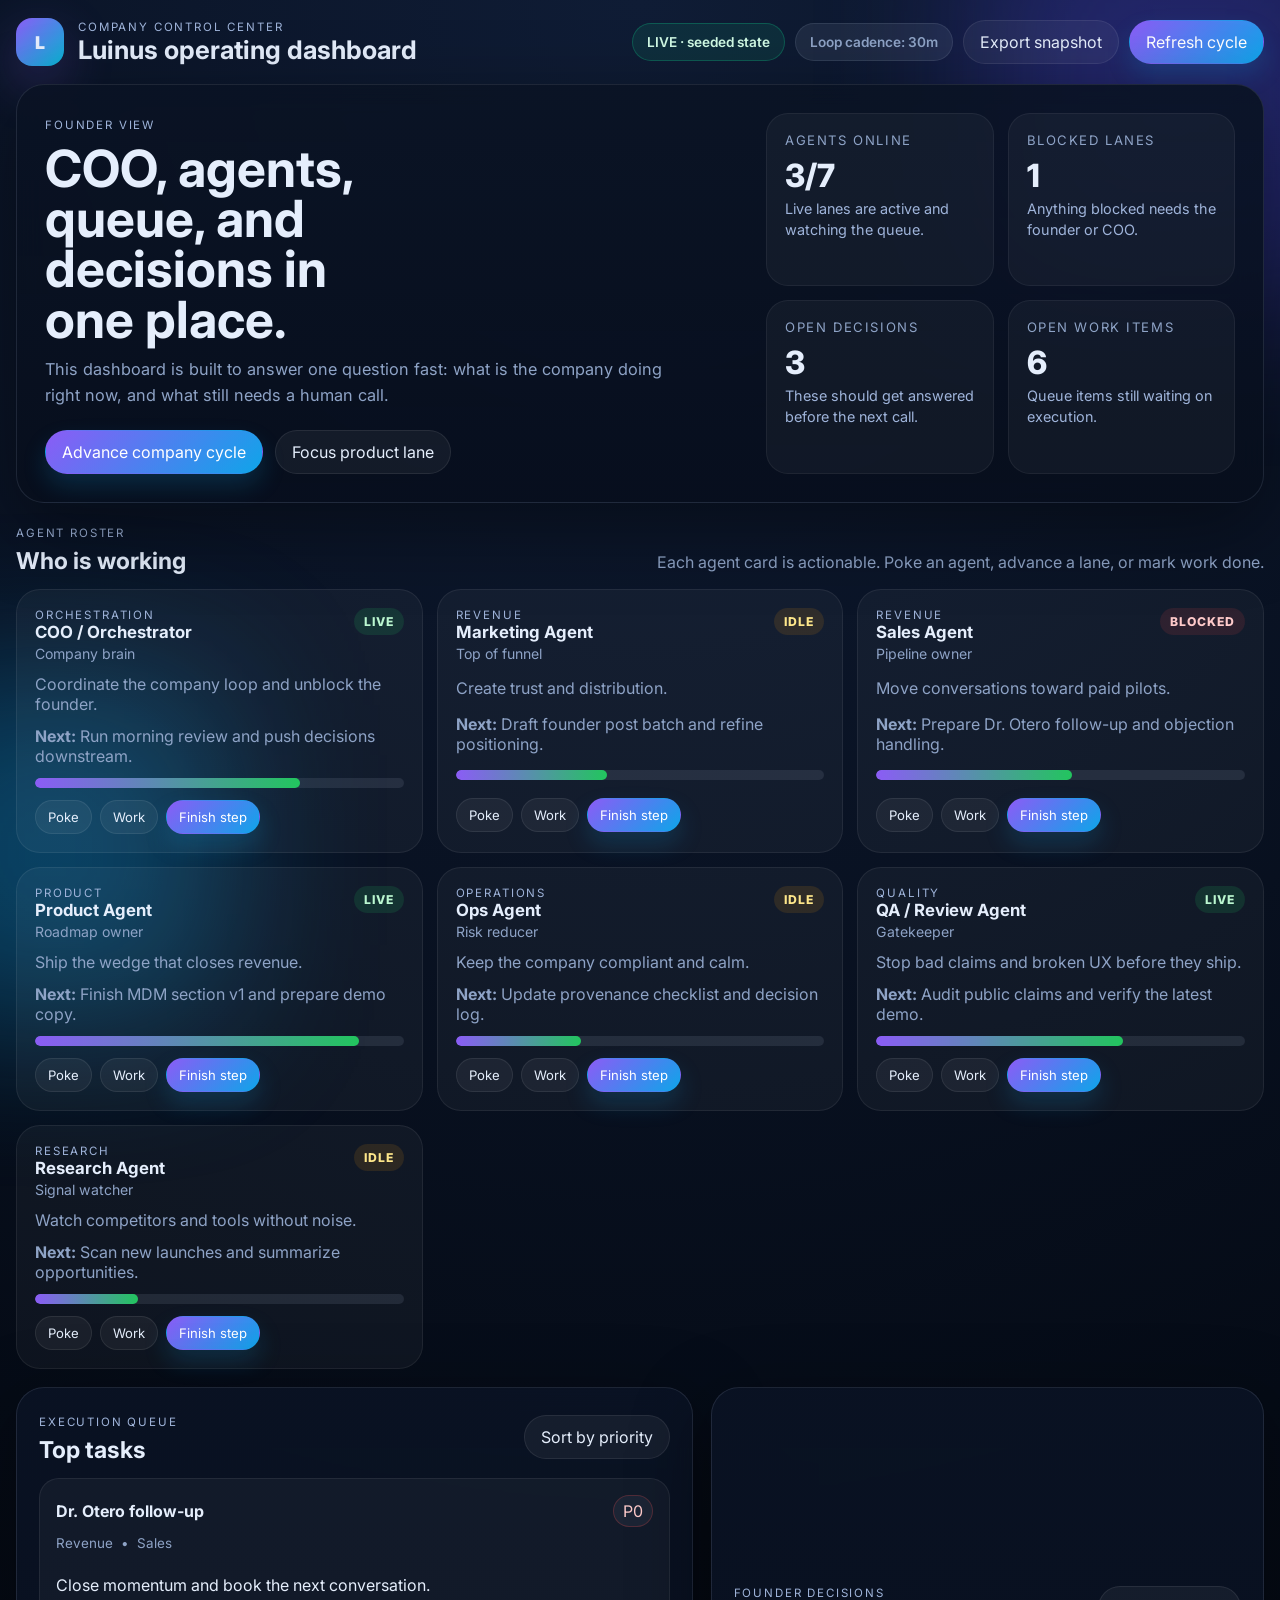
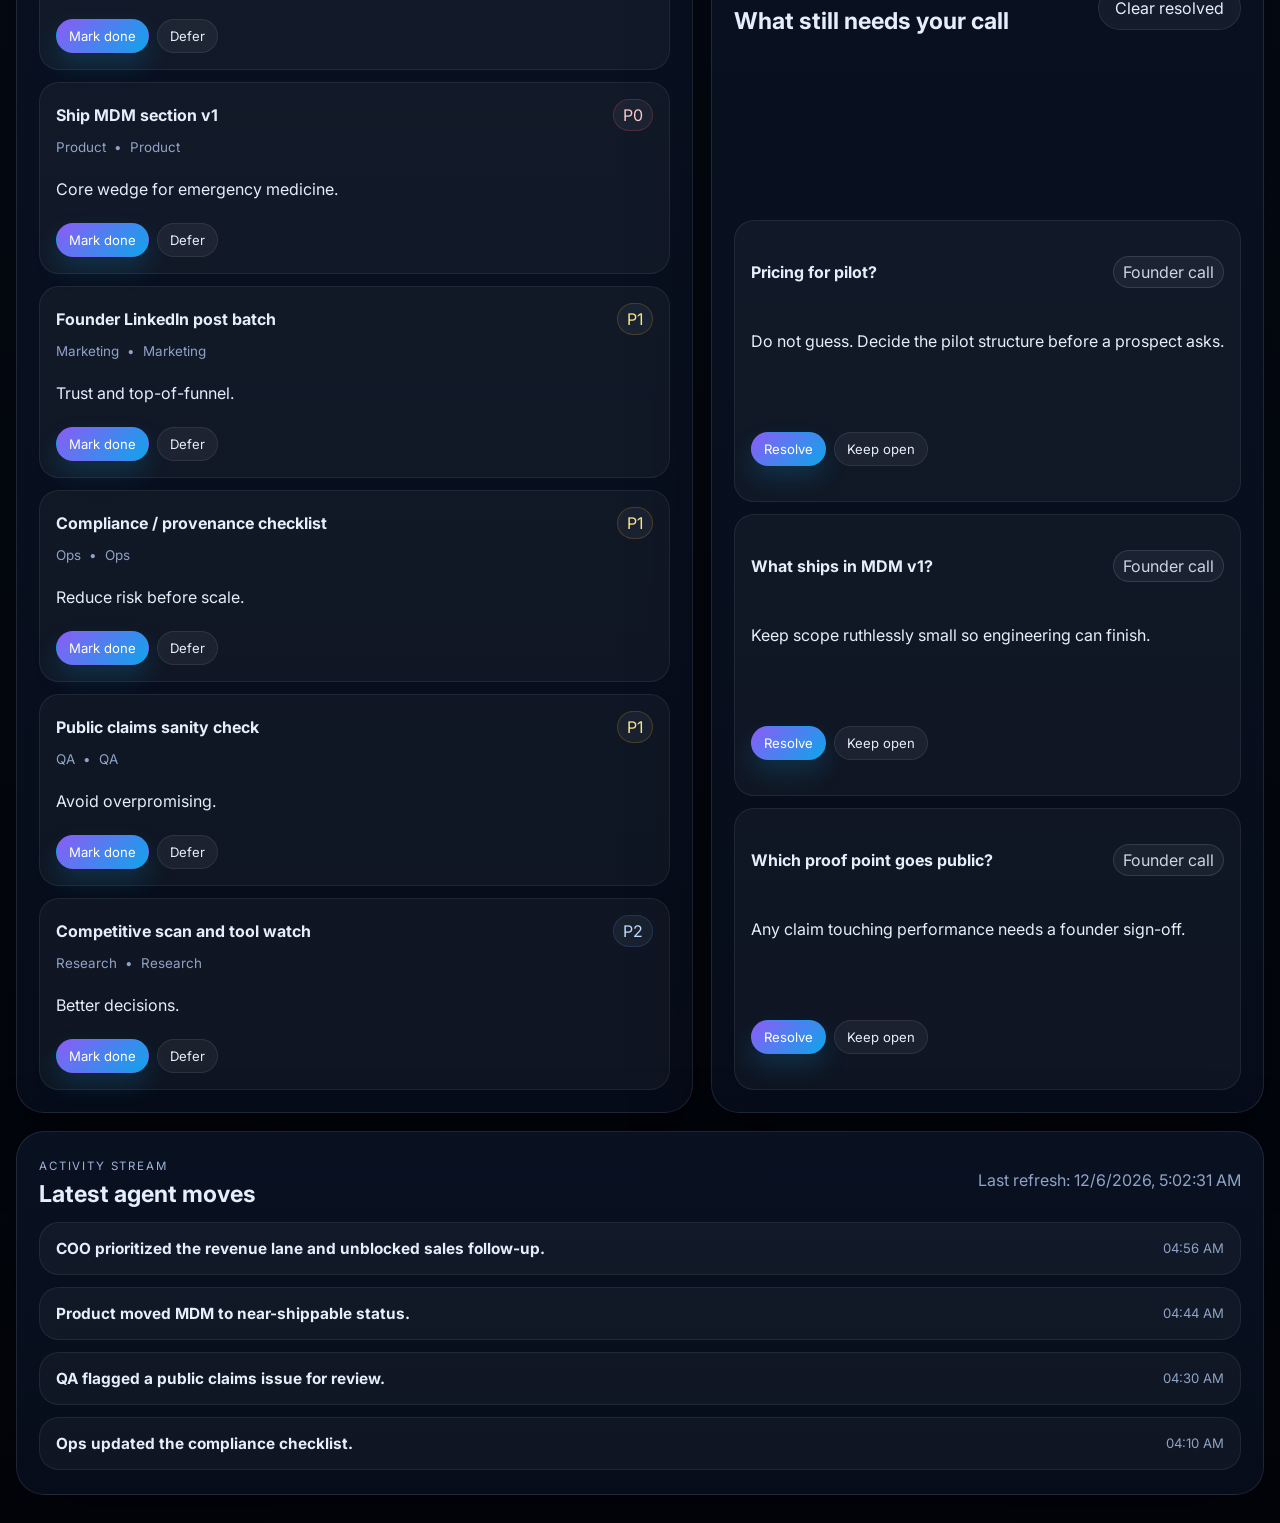
==== index.html @ 034177cf "feat: launch standalone company control center" ====
<!doctype html>
<html lang="en">
  <head>
    <meta charset="UTF-8" />
    <meta name="viewport" content="width=device-width, initial-scale=1.0" />
    <meta name="theme-color" content="#07111f" />
    <title>Luinus Company Control Center</title>
    <link rel="preconnect" href="https://fonts.googleapis.com">
    <link rel="preconnect" href="https://fonts.gstatic.com" crossorigin>
    <link href="https://fonts.googleapis.com/css2?family=Inter:wght@400;500;600;700;800&display=swap" rel="stylesheet">
    <link rel="stylesheet" href="./styles.css" />
  </head>
  <body>
    <div class="bg-orb orb-a"></div>
    <div class="bg-orb orb-b"></div>
    <div class="shell">
      <header class="topbar">
        <div class="brand">
          <div class="brand-mark">L</div>
          <div>
            <div class="eyebrow">Company control center</div>
            <h1>Luinus operating dashboard</h1>
          </div>
        </div>
        <div class="topbar-actions">
          <span class="pill pill-live" id="telemetryPill">LIVE · seeded state</span>
          <span class="pill">Loop cadence: 30m</span>
          <button class="btn btn-ghost" id="exportBtn">Export snapshot</button>
          <button class="btn btn-primary" id="refreshBtn">Refresh cycle</button>
        </div>
      </header>

      <main class="layout">
        <section class="hero card">
          <div class="hero-copy">
            <span class="eyebrow">Founder view</span>
            <h2>COO, agents, queue, and decisions in one place.</h2>
            <p>
              This dashboard is built to answer one question fast: what is the company doing right now,
              and what still needs a human call.
            </p>
            <div class="hero-cta">
              <button class="btn btn-primary" id="advanceBtn">Advance company cycle</button>
              <button class="btn btn-ghost" id="focusProductBtn">Focus product lane</button>
            </div>
          </div>
          <div class="hero-metrics" id="heroMetrics"></div>
        </section>

        <section class="section">
          <div class="section-head">
            <div>
              <span class="eyebrow">Agent roster</span>
              <h3>Who is working</h3>
            </div>
            <p>Each agent card is actionable. Poke an agent, advance a lane, or mark work done.</p>
          </div>
          <div class="grid cards" id="agentsGrid"></div>
        </section>

        <section class="two-col">
          <section class="section card block">
            <div class="section-head compact">
              <div>
                <span class="eyebrow">Execution queue</span>
                <h3>Top tasks</h3>
              </div>
              <button class="btn btn-ghost" id="sortQueueBtn">Sort by priority</button>
            </div>
            <div class="queue" id="queueList"></div>
          </section>

          <section class="section card block">
            <div class="section-head compact">
              <div>
                <span class="eyebrow">Founder decisions</span>
                <h3>What still needs your call</h3>
              </div>
              <button class="btn btn-ghost" id="clearDecisionsBtn">Clear resolved</button>
            </div>
            <div class="decision-list" id="decisionList"></div>
          </section>
        </section>

        <section class="section card block activity-block">
          <div class="section-head compact">
            <div>
              <span class="eyebrow">Activity stream</span>
              <h3>Latest agent moves</h3>
            </div>
            <span class="subtle" id="lastUpdated">Last refresh: —</span>
          </div>
          <div class="activity" id="activityList"></div>
        </section>
      </main>
    </div>

    <script src="./app.js"></script>
  </body>
</html>
---- styles.css ----
:root {
  color-scheme: dark;
  --bg: #050b16;
  --panel: rgba(10, 19, 36, 0.8);
  --panel-strong: rgba(11, 22, 43, 0.96);
  --border: rgba(148, 163, 184, 0.16);
  --text: #e5eefc;
  --muted: #8ea3c6;
  --accent: #7c3aed;
  --accent-2: #22c55e;
  --warn: #f59e0b;
  --danger: #ef4444;
  --shadow: 0 24px 80px rgba(0, 0, 0, 0.42);
  font-family: Inter, system-ui, -apple-system, BlinkMacSystemFont, "Segoe UI", sans-serif;
}

* { box-sizing: border-box; }
html, body { margin: 0; min-height: 100%; background: radial-gradient(circle at top, #0f1c35 0%, #050b16 48%, #02040a 100%); color: var(--text); }
body { overflow-x: hidden; }
button { font: inherit; }

.bg-orb {
  position: fixed;
  inset: auto;
  pointer-events: none;
  filter: blur(80px);
  opacity: 0.34;
  z-index: 0;
}
.orb-a { width: 420px; height: 420px; background: #4f46e5; top: -120px; right: -120px; }
.orb-b { width: 340px; height: 340px; background: #0ea5e9; bottom: -120px; left: -120px; }

.shell {
  position: relative;
  z-index: 1;
  width: min(1440px, calc(100vw - 32px));
  margin: 0 auto;
  padding: 18px 0 28px;
}

.topbar {
  display: flex;
  justify-content: space-between;
  align-items: center;
  gap: 16px;
  margin-bottom: 18px;
  flex-wrap: wrap;
}
.brand { display: flex; align-items: center; gap: 14px; }
.brand-mark {
  width: 48px; height: 48px; border-radius: 16px;
  display: grid; place-items: center;
  background: linear-gradient(135deg, #8b5cf6, #06b6d4);
  box-shadow: 0 18px 50px rgba(139, 92, 246, 0.28);
  font-weight: 900; font-size: 1.1rem;
}
.brand h1 { margin: 2px 0 0; font-size: clamp(1.2rem, 2vw, 1.8rem); line-height: 1.1; }
.eyebrow { text-transform: uppercase; letter-spacing: 0.16em; font-size: 0.72rem; color: #9fb4da; }
.topbar-actions { display: flex; align-items: center; gap: 10px; flex-wrap: wrap; }

.pill {
  display: inline-flex; align-items: center; gap: 8px;
  padding: 10px 14px; border-radius: 999px;
  background: rgba(148, 163, 184, 0.12);
  color: var(--muted); border: 1px solid var(--border);
  font-size: 0.85rem; font-weight: 600;
}
.pill-live { color: #d1fae5; border-color: rgba(16, 185, 129, 0.32); background: rgba(16, 185, 129, 0.12); }

.layout { display: grid; gap: 18px; }
.card {
  background: linear-gradient(180deg, rgba(10, 19, 36, 0.92), rgba(7, 14, 28, 0.88));
  border: 1px solid var(--border);
  border-radius: 28px;
  box-shadow: var(--shadow);
  backdrop-filter: blur(14px);
}
.hero {
  display: grid;
  grid-template-columns: 1.5fr 1fr;
  gap: 18px;
  padding: 28px;
}
.hero-copy h2 { margin: 10px 0 12px; font-size: clamp(2rem, 4vw, 3.4rem); line-height: 0.98; max-width: 11ch; }
.hero-copy p { max-width: 62ch; color: var(--muted); font-size: 1.02rem; line-height: 1.6; margin: 0; }
.hero-cta { display: flex; gap: 12px; flex-wrap: wrap; margin-top: 22px; }
.hero-metrics {
  display: grid;
  grid-template-columns: repeat(2, minmax(0, 1fr));
  gap: 14px;
}
.metric {
  padding: 18px; border-radius: 22px; background: rgba(255,255,255,0.04);
  border: 1px solid rgba(255,255,255,0.06);
}
.metric .label { color: var(--muted); font-size: 0.82rem; text-transform: uppercase; letter-spacing: 0.12em; }
.metric .value { font-size: 2rem; font-weight: 800; margin: 8px 0 4px; }
.metric .hint { color: #9fb4da; font-size: 0.9rem; line-height: 1.45; }

.section { display: grid; gap: 14px; }
.block { padding: 22px; }
.section-head { display: flex; justify-content: space-between; gap: 12px; align-items: end; flex-wrap: wrap; }
.section-head h3 { margin: 6px 0 0; font-size: 1.45rem; }
.section-head p, .subtle { margin: 0; color: var(--muted); line-height: 1.55; }
.section-head.compact { align-items: center; }

.grid.cards {
  display: grid;
  grid-template-columns: repeat(3, minmax(0, 1fr));
  gap: 14px;
}
.agent {
  position: relative;
  display: grid;
  gap: 12px;
  padding: 18px;
  border-radius: 24px;
  background: rgba(255,255,255,0.04);
  border: 1px solid rgba(255,255,255,0.07);
}
.agent-top { display: flex; justify-content: space-between; gap: 12px; align-items: start; }
.agent h4 { margin: 0; font-size: 1.05rem; }
.agent .role { color: var(--muted); font-size: 0.88rem; margin-top: 3px; }
.badge {
  padding: 6px 10px; border-radius: 999px; font-size: 0.76rem; font-weight: 800; text-transform: uppercase; letter-spacing: 0.08em;
}
.badge.live { color: #bbf7d0; background: rgba(34,197,94,.14); }
.badge.blocked { color: #fecaca; background: rgba(239,68,68,.12); }
.badge.idle { color: #fde68a; background: rgba(245,158,11,.12); }
.badge.done { color: #bfdbfe; background: rgba(59,130,246,.12); }
.agent p { margin: 0; color: var(--muted); }
.progress {
  height: 10px; border-radius: 999px; background: rgba(148,163,184,.14); overflow: hidden;
}
.progress span { display: block; height: 100%; border-radius: inherit; background: linear-gradient(90deg, #8b5cf6, #22c55e); }
.agent-actions, .queue-actions, .decision-actions {
  display: flex; gap: 8px; flex-wrap: wrap; align-items: center;
}

.two-col {
  display: grid;
  grid-template-columns: 1.1fr 0.9fr;
  gap: 18px;
}
.queue, .decision-list, .activity { display: grid; gap: 12px; }
.queue-item, .decision-item, .activity-item {
  display: grid; gap: 8px;
  padding: 16px;
  border-radius: 20px;
  background: rgba(255,255,255,0.04);
  border: 1px solid rgba(255,255,255,0.07);
}
.queue-head, .decision-head, .activity-head { display: flex; justify-content: space-between; gap: 12px; align-items: center; }
.queue-head strong, .decision-head strong { font-size: 1rem; }
.meta { display: flex; gap: 8px; flex-wrap: wrap; color: var(--muted); font-size: 0.84rem; }
.tag {
  padding: 5px 9px; border-radius: 999px; border: 1px solid rgba(148,163,184,.2);
  color: #cbd5e1; background: rgba(148,163,184,.08);
}
.tag.p0 { color: #fecaca; border-color: rgba(239,68,68,.25); }
.tag.p1 { color: #fde68a; border-color: rgba(245,158,11,.22); }
.tag.p2 { color: #bfdbfe; border-color: rgba(59,130,246,.22); }

.btn {
  border: 1px solid transparent;
  border-radius: 999px;
  padding: 11px 16px;
  cursor: pointer;
  transition: transform .15s ease, background .15s ease, border-color .15s ease, opacity .15s ease;
}
.btn:hover { transform: translateY(-1px); }
.btn:active { transform: translateY(0); }
.btn-primary { background: linear-gradient(135deg, #8b5cf6, #0ea5e9); color: white; box-shadow: 0 12px 24px rgba(14,165,233,.18); }
.btn-ghost { background: rgba(255,255,255,0.05); color: var(--text); border-color: rgba(255,255,255,0.08); }
.btn-small { padding: 8px 12px; font-size: 0.82rem; }
.btn:disabled { opacity: .45; cursor: not-allowed; transform: none; }

.activity-block { padding-bottom: 24px; }
.activity-item time { color: var(--muted); font-size: 0.82rem; }
.activity-item strong { font-size: 0.96rem; }

@media (max-width: 1100px) {
  .hero, .two-col { grid-template-columns: 1fr; }
  .grid.cards { grid-template-columns: repeat(2, minmax(0, 1fr)); }
}

@media (max-width: 720px) {
  .shell { width: min(100vw - 20px, 100vw); padding-top: 10px; }
  .topbar { align-items: start; }
  .hero { padding: 20px; }
  .block { padding: 18px; }
  .grid.cards { grid-template-columns: 1fr; }
  .hero-metrics { grid-template-columns: 1fr; }
  .hero-copy h2 { max-width: 100%; }
}
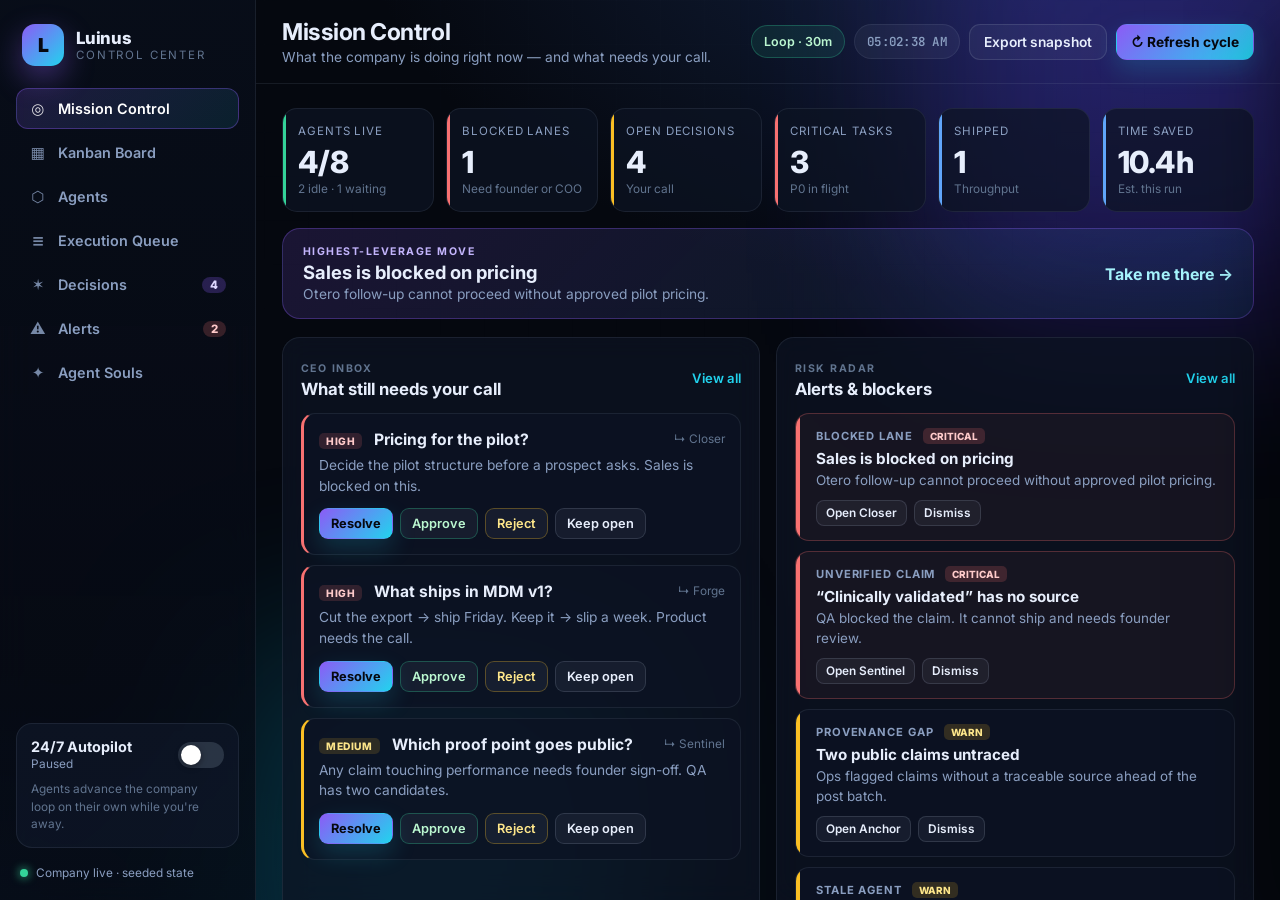
==== commit d506cd7a: "feat: rebuild control center with Kanban, drill-downs, and agent souls Turn the dashboard into a rea" ====
--- a/index.html
+++ b/index.html
@@ -3,98 +3,94 @@
   <head>
     <meta charset="UTF-8" />
     <meta name="viewport" content="width=device-width, initial-scale=1.0" />
-    <meta name="theme-color" content="#07111f" />
-    <title>Luinus Company Control Center</title>
+    <meta name="theme-color" content="#05080f" />
+    <title>Luinus · Company Control Center</title>
     <link rel="preconnect" href="https://fonts.googleapis.com">
     <link rel="preconnect" href="https://fonts.gstatic.com" crossorigin>
-    <link href="https://fonts.googleapis.com/css2?family=Inter:wght@400;500;600;700;800&display=swap" rel="stylesheet">
+    <link href="https://fonts.googleapis.com/css2?family=Inter:wght@400;500;600;700;800;900&family=JetBrains+Mono:wght@400;600&display=swap" rel="stylesheet">
     <link rel="stylesheet" href="./styles.css" />
   </head>
   <body>
     <div class="bg-orb orb-a"></div>
     <div class="bg-orb orb-b"></div>
-    <div class="shell">
-      <header class="topbar">
+    <div class="bg-grid"></div>
+
+    <div class="app">
+      <!-- ===== Sidebar ===== -->
+      <aside class="sidebar">
         <div class="brand">
           <div class="brand-mark">L</div>
-          <div>
-            <div class="eyebrow">Company control center</div>
-            <h1>Luinus operating dashboard</h1>
+          <div class="brand-text">
+            <div class="brand-name">Luinus</div>
+            <div class="brand-sub">Control Center</div>
           </div>
         </div>
-        <div class="topbar-actions">
-          <span class="pill pill-live" id="telemetryPill">LIVE · seeded state</span>
-          <span class="pill">Loop cadence: 30m</span>
-          <button class="btn btn-ghost" id="exportBtn">Export snapshot</button>
-          <button class="btn btn-primary" id="refreshBtn">Refresh cycle</button>
+
+        <nav class="nav" id="nav">
+          <button class="nav-item" data-view="mission"><span class="nav-ico">◎</span> Mission Control</button>
+          <button class="nav-item" data-view="kanban"><span class="nav-ico">▦</span> Kanban Board</button>
+          <button class="nav-item" data-view="agents"><span class="nav-ico">⬡</span> Agents</button>
+          <button class="nav-item" data-view="queue"><span class="nav-ico">≡</span> Execution Queue</button>
+          <button class="nav-item" data-view="decisions"><span class="nav-ico">✶</span> Decisions <span class="nav-count" id="navDecisions"></span></button>
+          <button class="nav-item" data-view="alerts"><span class="nav-ico">⚠</span> Alerts <span class="nav-count danger" id="navAlerts"></span></button>
+          <button class="nav-item" data-view="souls"><span class="nav-ico">✦</span> Agent Souls</button>
+        </nav>
+
+        <div class="autopilot">
+          <div class="autopilot-row">
+            <div>
+              <div class="autopilot-title">24/7 Autopilot</div>
+              <div class="autopilot-sub" id="autopilotSub">Paused</div>
+            </div>
+            <button class="toggle" id="autopilotToggle" role="switch" aria-checked="false"><span></span></button>
+          </div>
+          <p class="autopilot-note">Agents advance the company loop on their own while you're away.</p>
         </div>
-      </header>
 
-      <main class="layout">
-        <section class="hero card">
-          <div class="hero-copy">
-            <span class="eyebrow">Founder view</span>
-            <h2>COO, agents, queue, and decisions in one place.</h2>
-            <p>
-              This dashboard is built to answer one question fast: what is the company doing right now,
-              and what still needs a human call.
-            </p>
-            <div class="hero-cta">
-              <button class="btn btn-primary" id="advanceBtn">Advance company cycle</button>
-              <button class="btn btn-ghost" id="focusProductBtn">Focus product lane</button>
-            </div>
+        <div class="sidebar-foot">
+          <div class="status-dot live"></div>
+          <span id="sidebarStatus">Company live · seeded state</span>
+        </div>
+      </aside>
+
+      <!-- ===== Main ===== -->
+      <main class="main">
+        <header class="topbar">
+          <div class="topbar-left">
+            <h1 id="viewTitle">Mission Control</h1>
+            <p id="viewSubtitle" class="topbar-sub">What the company is doing right now — and what needs your call.</p>
           </div>
-          <div class="hero-metrics" id="heroMetrics"></div>
-        </section>
+          <div class="topbar-actions">
+            <span class="pill pill-live" id="cadencePill">Loop · 30m</span>
+            <span class="pill" id="clockPill">—</span>
+            <button class="btn btn-ghost" id="exportBtn">Export snapshot</button>
+            <button class="btn btn-primary" id="refreshBtn">↻ Refresh cycle</button>
+          </div>
+        </header>
 
-        <section class="section">
-          <div class="section-head">
-            <div>
-              <span class="eyebrow">Agent roster</span>
-              <h3>Who is working</h3>
-            </div>
-            <p>Each agent card is actionable. Poke an agent, advance a lane, or mark work done.</p>
-          </div>
-          <div class="grid cards" id="agentsGrid"></div>
-        </section>
-
-        <section class="two-col">
-          <section class="section card block">
-            <div class="section-head compact">
-              <div>
-                <span class="eyebrow">Execution queue</span>
-                <h3>Top tasks</h3>
-              </div>
-              <button class="btn btn-ghost" id="sortQueueBtn">Sort by priority</button>
-            </div>
-            <div class="queue" id="queueList"></div>
-          </section>
-
-          <section class="section card block">
-            <div class="section-head compact">
-              <div>
-                <span class="eyebrow">Founder decisions</span>
-                <h3>What still needs your call</h3>
-              </div>
-              <button class="btn btn-ghost" id="clearDecisionsBtn">Clear resolved</button>
-            </div>
-            <div class="decision-list" id="decisionList"></div>
-          </section>
-        </section>
-
-        <section class="section card block activity-block">
-          <div class="section-head compact">
-            <div>
-              <span class="eyebrow">Activity stream</span>
-              <h3>Latest agent moves</h3>
-            </div>
-            <span class="subtle" id="lastUpdated">Last refresh: —</span>
-          </div>
-          <div class="activity" id="activityList"></div>
-        </section>
+        <div class="view-scroll">
+          <section class="view" id="view-mission"></section>
+          <section class="view" id="view-kanban"></section>
+          <section class="view" id="view-agents"></section>
+          <section class="view" id="view-queue"></section>
+          <section class="view" id="view-decisions"></section>
+          <section class="view" id="view-alerts"></section>
+          <section class="view" id="view-souls"></section>
+        </div>
       </main>
     </div>
 
+    <!-- ===== Drill-down drawer ===== -->
+    <div class="drawer-backdrop" id="drawerBackdrop"></div>
+    <aside class="drawer" id="drawer" aria-hidden="true">
+      <div class="drawer-inner" id="drawerInner"></div>
+    </aside>
+
+    <!-- ===== Toast ===== -->
+    <div class="toast" id="toast"></div>
+
+    <script src="./data.js"></script>
+    <script src="./souls.js"></script>
     <script src="./app.js"></script>
   </body>
 </html>
--- a/styles.css
+++ b/styles.css
@@ -1,195 +1,418 @@
 :root {
   color-scheme: dark;
-  --bg: #050b16;
-  --panel: rgba(10, 19, 36, 0.8);
-  --panel-strong: rgba(11, 22, 43, 0.96);
-  --border: rgba(148, 163, 184, 0.16);
-  --text: #e5eefc;
-  --muted: #8ea3c6;
-  --accent: #7c3aed;
-  --accent-2: #22c55e;
-  --warn: #f59e0b;
-  --danger: #ef4444;
-  --shadow: 0 24px 80px rgba(0, 0, 0, 0.42);
-  font-family: Inter, system-ui, -apple-system, BlinkMacSystemFont, "Segoe UI", sans-serif;
+  --bg: #05080f;
+  --bg-2: #070c16;
+  --panel: rgba(13, 20, 35, 0.72);
+  --panel-2: rgba(17, 26, 44, 0.6);
+  --line: rgba(148, 163, 184, 0.12);
+  --line-2: rgba(148, 163, 184, 0.2);
+  --text: #e7eefc;
+  --muted: #8a9ec0;
+  --muted-2: #61748f;
+  --accent: #8b5cf6;
+  --accent-2: #22d3ee;
+  --good: #34d399;
+  --warn: #fbbf24;
+  --bad: #f87171;
+  --info: #60a5fa;
+  --radius: 18px;
+  --shadow: 0 30px 80px rgba(0, 0, 0, 0.5);
+  font-family: Inter, system-ui, -apple-system, "Segoe UI", sans-serif;
 }
 
 * { box-sizing: border-box; }
-html, body { margin: 0; min-height: 100%; background: radial-gradient(circle at top, #0f1c35 0%, #050b16 48%, #02040a 100%); color: var(--text); }
-body { overflow-x: hidden; }
-button { font: inherit; }
-
-.bg-orb {
-  position: fixed;
-  inset: auto;
-  pointer-events: none;
-  filter: blur(80px);
-  opacity: 0.34;
-  z-index: 0;
-}
-.orb-a { width: 420px; height: 420px; background: #4f46e5; top: -120px; right: -120px; }
-.orb-b { width: 340px; height: 340px; background: #0ea5e9; bottom: -120px; left: -120px; }
-
-.shell {
-  position: relative;
-  z-index: 1;
-  width: min(1440px, calc(100vw - 32px));
-  margin: 0 auto;
-  padding: 18px 0 28px;
-}
-
+html, body { margin: 0; height: 100%; }
+body {
+  background: radial-gradient(1200px 700px at 80% -10%, #13213f 0%, transparent 55%),
+              radial-gradient(900px 600px at -10% 110%, #0c1f33 0%, transparent 55%),
+              var(--bg);
+  color: var(--text);
+  overflow: hidden;
+}
+button { font: inherit; color: inherit; cursor: pointer; }
+a { color: inherit; }
+h1, h2, h3, h4 { margin: 0; }
+::-webkit-scrollbar { width: 10px; height: 10px; }
+::-webkit-scrollbar-thumb { background: rgba(148, 163, 184, 0.18); border-radius: 999px; }
+::-webkit-scrollbar-track { background: transparent; }
+
+.bg-orb { position: fixed; pointer-events: none; filter: blur(90px); opacity: 0.28; z-index: 0; }
+.orb-a { width: 480px; height: 480px; background: #5b3df6; top: -160px; right: -120px; }
+.orb-b { width: 420px; height: 420px; background: #0891b2; bottom: -160px; left: 220px; }
+.bg-grid {
+  position: fixed; inset: 0; z-index: 0; pointer-events: none; opacity: 0.4;
+  background-image: linear-gradient(rgba(148,163,184,0.04) 1px, transparent 1px),
+                    linear-gradient(90deg, rgba(148,163,184,0.04) 1px, transparent 1px);
+  background-size: 44px 44px;
+  mask-image: radial-gradient(900px 600px at 50% 0%, #000 0%, transparent 80%);
+}
+
+.eyebrow { text-transform: uppercase; letter-spacing: 0.14em; font-size: 0.66rem; font-weight: 700; color: var(--muted-2); }
+.eyebrow.good { color: var(--good); }
+.eyebrow.warn { color: var(--warn); }
+.subtle { color: var(--muted); font-size: 0.82rem; }
+.muted { opacity: 0.62; }
+.link { background: none; border: none; color: var(--accent-2); font-size: 0.82rem; font-weight: 600; padding: 0; }
+.link:hover { text-decoration: underline; }
+
+/* ===== App shell ===== */
+.app { position: relative; z-index: 1; display: grid; grid-template-columns: 256px 1fr; height: 100vh; }
+
+/* ===== Sidebar ===== */
+.sidebar {
+  display: flex; flex-direction: column; gap: 18px;
+  padding: 20px 16px; border-right: 1px solid var(--line);
+  background: linear-gradient(180deg, rgba(9, 14, 26, 0.86), rgba(6, 10, 20, 0.7));
+  backdrop-filter: blur(16px);
+}
+.brand { display: flex; align-items: center; gap: 12px; padding: 4px 6px; }
+.brand-mark {
+  width: 42px; height: 42px; border-radius: 13px; display: grid; place-items: center;
+  background: linear-gradient(135deg, #8b5cf6, #22d3ee); font-weight: 900; font-size: 1.2rem;
+  box-shadow: 0 12px 30px rgba(139, 92, 246, 0.4); color: #06080f;
+}
+.brand-name { font-weight: 800; font-size: 1.05rem; letter-spacing: -0.01em; }
+.brand-sub { font-size: 0.72rem; color: var(--muted-2); letter-spacing: 0.16em; text-transform: uppercase; }
+
+.nav { display: flex; flex-direction: column; gap: 3px; }
+.nav-item {
+  display: flex; align-items: center; gap: 11px; width: 100%;
+  padding: 10px 12px; border-radius: 12px; border: 1px solid transparent;
+  background: none; color: var(--muted); font-weight: 600; font-size: 0.9rem; text-align: left;
+  transition: background 0.15s, color 0.15s, border-color 0.15s;
+}
+.nav-item:hover { background: rgba(148, 163, 184, 0.07); color: var(--text); }
+.nav-item.active { background: linear-gradient(135deg, rgba(139,92,246,0.18), rgba(34,211,238,0.1)); color: #fff; border-color: rgba(139,92,246,0.35); }
+.nav-ico { width: 18px; text-align: center; opacity: 0.85; font-size: 0.95rem; }
+.nav-count { margin-left: auto; background: rgba(139,92,246,0.25); color: #ddd6fe; font-size: 0.72rem; font-weight: 800; padding: 1px 8px; border-radius: 999px; }
+.nav-count.danger { background: rgba(248,113,113,0.2); color: #fecaca; }
+
+.autopilot { margin-top: auto; padding: 14px; border-radius: 16px; border: 1px solid var(--line); background: var(--panel-2); }
+.autopilot-row { display: flex; align-items: center; justify-content: space-between; gap: 10px; }
+.autopilot-title { font-weight: 700; font-size: 0.9rem; }
+.autopilot-sub { font-size: 0.74rem; color: var(--muted); margin-top: 2px; }
+.autopilot-note { margin: 10px 0 0; font-size: 0.74rem; color: var(--muted-2); line-height: 1.45; }
+.toggle { width: 46px; height: 26px; border-radius: 999px; background: rgba(148,163,184,0.22); border: none; position: relative; transition: background 0.2s; }
+.toggle span { position: absolute; top: 3px; left: 3px; width: 20px; height: 20px; border-radius: 50%; background: #fff; transition: transform 0.2s; box-shadow: 0 2px 6px rgba(0,0,0,0.4); }
+.toggle.on { background: linear-gradient(135deg, #8b5cf6, #22d3ee); }
+.toggle.on span { transform: translateX(20px); }
+
+.sidebar-foot { display: flex; align-items: center; gap: 8px; font-size: 0.74rem; color: var(--muted); padding: 0 4px; }
+.status-dot { width: 8px; height: 8px; border-radius: 50%; }
+.status-dot.live { background: var(--good); box-shadow: 0 0 10px var(--good); animation: pulse 2s infinite; }
+@keyframes pulse { 0%,100% { opacity: 1; } 50% { opacity: 0.4; } }
+
+/* ===== Main ===== */
+.main { display: flex; flex-direction: column; height: 100vh; overflow: hidden; }
 .topbar {
-  display: flex;
-  justify-content: space-between;
-  align-items: center;
-  gap: 16px;
-  margin-bottom: 18px;
-  flex-wrap: wrap;
-}
-.brand { display: flex; align-items: center; gap: 14px; }
-.brand-mark {
-  width: 48px; height: 48px; border-radius: 16px;
-  display: grid; place-items: center;
-  background: linear-gradient(135deg, #8b5cf6, #06b6d4);
-  box-shadow: 0 18px 50px rgba(139, 92, 246, 0.28);
-  font-weight: 900; font-size: 1.1rem;
-}
-.brand h1 { margin: 2px 0 0; font-size: clamp(1.2rem, 2vw, 1.8rem); line-height: 1.1; }
-.eyebrow { text-transform: uppercase; letter-spacing: 0.16em; font-size: 0.72rem; color: #9fb4da; }
-.topbar-actions { display: flex; align-items: center; gap: 10px; flex-wrap: wrap; }
-
+  display: flex; align-items: center; justify-content: space-between; gap: 16px;
+  padding: 18px 26px; border-bottom: 1px solid var(--line); flex-wrap: wrap;
+}
+.topbar-left h1 { font-size: 1.45rem; letter-spacing: -0.02em; }
+.topbar-sub { margin: 3px 0 0; color: var(--muted); font-size: 0.86rem; }
+.topbar-actions { display: flex; align-items: center; gap: 9px; flex-wrap: wrap; }
 .pill {
-  display: inline-flex; align-items: center; gap: 8px;
-  padding: 10px 14px; border-radius: 999px;
-  background: rgba(148, 163, 184, 0.12);
-  color: var(--muted); border: 1px solid var(--border);
-  font-size: 0.85rem; font-weight: 600;
-}
-.pill-live { color: #d1fae5; border-color: rgba(16, 185, 129, 0.32); background: rgba(16, 185, 129, 0.12); }
-
-.layout { display: grid; gap: 18px; }
-.card {
-  background: linear-gradient(180deg, rgba(10, 19, 36, 0.92), rgba(7, 14, 28, 0.88));
-  border: 1px solid var(--border);
-  border-radius: 28px;
-  box-shadow: var(--shadow);
-  backdrop-filter: blur(14px);
-}
-.hero {
-  display: grid;
-  grid-template-columns: 1.5fr 1fr;
-  gap: 18px;
-  padding: 28px;
-}
-.hero-copy h2 { margin: 10px 0 12px; font-size: clamp(2rem, 4vw, 3.4rem); line-height: 0.98; max-width: 11ch; }
-.hero-copy p { max-width: 62ch; color: var(--muted); font-size: 1.02rem; line-height: 1.6; margin: 0; }
-.hero-cta { display: flex; gap: 12px; flex-wrap: wrap; margin-top: 22px; }
-.hero-metrics {
-  display: grid;
-  grid-template-columns: repeat(2, minmax(0, 1fr));
-  gap: 14px;
-}
-.metric {
-  padding: 18px; border-radius: 22px; background: rgba(255,255,255,0.04);
-  border: 1px solid rgba(255,255,255,0.06);
-}
-.metric .label { color: var(--muted); font-size: 0.82rem; text-transform: uppercase; letter-spacing: 0.12em; }
-.metric .value { font-size: 2rem; font-weight: 800; margin: 8px 0 4px; }
-.metric .hint { color: #9fb4da; font-size: 0.9rem; line-height: 1.45; }
-
-.section { display: grid; gap: 14px; }
-.block { padding: 22px; }
-.section-head { display: flex; justify-content: space-between; gap: 12px; align-items: end; flex-wrap: wrap; }
-.section-head h3 { margin: 6px 0 0; font-size: 1.45rem; }
-.section-head p, .subtle { margin: 0; color: var(--muted); line-height: 1.55; }
-.section-head.compact { align-items: center; }
-
-.grid.cards {
-  display: grid;
-  grid-template-columns: repeat(3, minmax(0, 1fr));
-  gap: 14px;
-}
-.agent {
-  position: relative;
-  display: grid;
-  gap: 12px;
-  padding: 18px;
-  border-radius: 24px;
-  background: rgba(255,255,255,0.04);
-  border: 1px solid rgba(255,255,255,0.07);
-}
-.agent-top { display: flex; justify-content: space-between; gap: 12px; align-items: start; }
-.agent h4 { margin: 0; font-size: 1.05rem; }
-.agent .role { color: var(--muted); font-size: 0.88rem; margin-top: 3px; }
-.badge {
-  padding: 6px 10px; border-radius: 999px; font-size: 0.76rem; font-weight: 800; text-transform: uppercase; letter-spacing: 0.08em;
-}
-.badge.live { color: #bbf7d0; background: rgba(34,197,94,.14); }
-.badge.blocked { color: #fecaca; background: rgba(239,68,68,.12); }
-.badge.idle { color: #fde68a; background: rgba(245,158,11,.12); }
-.badge.done { color: #bfdbfe; background: rgba(59,130,246,.12); }
-.agent p { margin: 0; color: var(--muted); }
-.progress {
-  height: 10px; border-radius: 999px; background: rgba(148,163,184,.14); overflow: hidden;
-}
-.progress span { display: block; height: 100%; border-radius: inherit; background: linear-gradient(90deg, #8b5cf6, #22c55e); }
-.agent-actions, .queue-actions, .decision-actions {
-  display: flex; gap: 8px; flex-wrap: wrap; align-items: center;
-}
-
-.two-col {
-  display: grid;
-  grid-template-columns: 1.1fr 0.9fr;
-  gap: 18px;
-}
-.queue, .decision-list, .activity { display: grid; gap: 12px; }
-.queue-item, .decision-item, .activity-item {
-  display: grid; gap: 8px;
-  padding: 16px;
-  border-radius: 20px;
-  background: rgba(255,255,255,0.04);
-  border: 1px solid rgba(255,255,255,0.07);
-}
-.queue-head, .decision-head, .activity-head { display: flex; justify-content: space-between; gap: 12px; align-items: center; }
-.queue-head strong, .decision-head strong { font-size: 1rem; }
-.meta { display: flex; gap: 8px; flex-wrap: wrap; color: var(--muted); font-size: 0.84rem; }
-.tag {
-  padding: 5px 9px; border-radius: 999px; border: 1px solid rgba(148,163,184,.2);
-  color: #cbd5e1; background: rgba(148,163,184,.08);
-}
-.tag.p0 { color: #fecaca; border-color: rgba(239,68,68,.25); }
-.tag.p1 { color: #fde68a; border-color: rgba(245,158,11,.22); }
-.tag.p2 { color: #bfdbfe; border-color: rgba(59,130,246,.22); }
-
-.btn {
-  border: 1px solid transparent;
-  border-radius: 999px;
-  padding: 11px 16px;
-  cursor: pointer;
-  transition: transform .15s ease, background .15s ease, border-color .15s ease, opacity .15s ease;
-}
+  display: inline-flex; align-items: center; gap: 6px; padding: 8px 12px; border-radius: 999px;
+  background: rgba(148,163,184,0.08); border: 1px solid var(--line); color: var(--muted);
+  font-size: 0.78rem; font-weight: 600;
+}
+.pill-live { color: #bbf7d0; background: rgba(52,211,153,0.1); border-color: rgba(52,211,153,0.28); }
+#clockPill { font-family: "JetBrains Mono", monospace; letter-spacing: 0.02em; }
+
+.view-scroll { flex: 1; overflow-y: auto; padding: 24px 26px 60px; }
+.view { display: none; animation: fade 0.25s ease; }
+.view.active { display: block; }
+@keyframes fade { from { opacity: 0; transform: translateY(6px); } to { opacity: 1; transform: none; } }
+
+/* ===== Buttons ===== */
+.btn { border: 1px solid transparent; border-radius: 11px; padding: 9px 14px; font-weight: 600; font-size: 0.86rem; transition: transform 0.12s, background 0.15s, border-color 0.15s, opacity 0.15s; }
 .btn:hover { transform: translateY(-1px); }
-.btn:active { transform: translateY(0); }
-.btn-primary { background: linear-gradient(135deg, #8b5cf6, #0ea5e9); color: white; box-shadow: 0 12px 24px rgba(14,165,233,.18); }
-.btn-ghost { background: rgba(255,255,255,0.05); color: var(--text); border-color: rgba(255,255,255,0.08); }
-.btn-small { padding: 8px 12px; font-size: 0.82rem; }
-.btn:disabled { opacity: .45; cursor: not-allowed; transform: none; }
-
-.activity-block { padding-bottom: 24px; }
-.activity-item time { color: var(--muted); font-size: 0.82rem; }
-.activity-item strong { font-size: 0.96rem; }
-
-@media (max-width: 1100px) {
-  .hero, .two-col { grid-template-columns: 1fr; }
-  .grid.cards { grid-template-columns: repeat(2, minmax(0, 1fr)); }
-}
-
+.btn:active { transform: none; }
+.btn-primary { background: linear-gradient(135deg, #8b5cf6, #22d3ee); color: #06080f; font-weight: 700; box-shadow: 0 10px 24px rgba(34,211,238,0.18); }
+.btn-ghost { background: rgba(148,163,184,0.08); border-color: var(--line-2); color: var(--text); }
+.btn-ghost:hover { background: rgba(148,163,184,0.14); }
+.btn-ghost.warn { color: #fde68a; border-color: rgba(251,191,36,0.3); }
+.btn-ghost.good { color: #bbf7d0; border-color: rgba(52,211,153,0.3); }
+.btn-small { padding: 7px 11px; font-size: 0.8rem; border-radius: 9px; }
+.btn-tiny { padding: 5px 9px; font-size: 0.74rem; border-radius: 8px; }
+.btn:disabled { opacity: 0.4; cursor: not-allowed; transform: none; }
+
+/* ===== Panels ===== */
+.panel { background: var(--panel); border: 1px solid var(--line); border-radius: var(--radius); padding: 18px; backdrop-filter: blur(12px); }
+.panel-head { display: flex; align-items: center; justify-content: space-between; gap: 12px; margin-bottom: 14px; }
+.panel-head h3 { font-size: 1.05rem; margin-top: 3px; }
+.stack { display: grid; gap: 10px; }
+.stack.wide { gap: 12px; }
+
+/* ===== Metrics tiles ===== */
+.metrics-row { display: grid; grid-template-columns: repeat(6, 1fr); gap: 12px; margin-bottom: 16px; }
+.tile { padding: 15px; border-radius: 15px; border: 1px solid var(--line); background: var(--panel); position: relative; overflow: hidden; }
+.tile::before { content: ''; position: absolute; top: 0; left: 0; width: 3px; height: 100%; background: var(--muted-2); }
+.tile.tone-good::before { background: var(--good); }
+.tile.tone-bad::before { background: var(--bad); }
+.tile.tone-warn::before { background: var(--warn); }
+.tile.tone-info::before { background: var(--info); }
+.tile-label { font-size: 0.72rem; text-transform: uppercase; letter-spacing: 0.08em; color: var(--muted); }
+.tile-value { font-size: 1.9rem; font-weight: 800; margin: 6px 0 2px; letter-spacing: -0.02em; }
+.tile-hint { font-size: 0.74rem; color: var(--muted-2); }
+
+/* ===== Recommendation ===== */
+.recommend {
+  display: flex; align-items: center; justify-content: space-between; gap: 16px; width: 100%;
+  padding: 16px 20px; margin-bottom: 18px; border-radius: var(--radius); text-align: left;
+  background: linear-gradient(135deg, rgba(139,92,246,0.16), rgba(34,211,238,0.08));
+  border: 1px solid rgba(139,92,246,0.32);
+}
+.recommend:hover { transform: translateY(-1px); border-color: rgba(139,92,246,0.5); }
+.recommend-left { display: flex; flex-direction: column; gap: 3px; }
+.recommend-eyebrow { text-transform: uppercase; letter-spacing: 0.14em; font-size: 0.66rem; font-weight: 700; color: #c4b5fd; }
+.recommend-left strong { font-size: 1.15rem; }
+.recommend-detail { color: var(--muted); font-size: 0.86rem; }
+.recommend-cta { white-space: nowrap; font-weight: 700; color: #a5f3fc; }
+
+/* ===== Mission grid ===== */
+.mission-grid { display: grid; grid-template-columns: 1fr 1fr; gap: 16px; }
+.pulse-panel { grid-column: span 1; }
+.activity-panel { grid-column: 1 / -1; }
+.pulse { display: grid; grid-template-columns: repeat(2, 1fr); gap: 8px; }
+.pulse-chip { display: flex; align-items: center; gap: 10px; padding: 9px 11px; border-radius: 12px; border: 1px solid var(--line); background: var(--panel-2); text-align: left; }
+.pulse-chip:hover { border-color: var(--line-2); }
+.pulse-meta { display: flex; flex-direction: column; flex: 1; }
+.pulse-name { font-weight: 700; font-size: 0.84rem; }
+.pulse-status { font-size: 0.72rem; color: var(--muted); }
+
+/* ===== Avatars / dots / badges ===== */
+.avatar { width: 30px; height: 30px; border-radius: 9px; display: grid; place-items: center; font-weight: 800; font-size: 0.74rem; background: linear-gradient(135deg, #6d4ef0, #1aa0c0); color: #06080f; flex: none; }
+.avatar.xs { width: 20px; height: 20px; border-radius: 6px; font-size: 0.6rem; }
+.avatar.lg { width: 44px; height: 44px; border-radius: 12px; font-size: 0.95rem; }
+.avatar.xl { width: 56px; height: 56px; border-radius: 15px; font-size: 1.2rem; }
+.avatar.blocked { background: linear-gradient(135deg, #f87171, #b45309); }
+.avatar.idle { background: linear-gradient(135deg, #fbbf24, #b45309); }
+.avatar.waiting { background: linear-gradient(135deg, #60a5fa, #4338ca); }
+.avatar.done { background: linear-gradient(135deg, #34d399, #0f766e); }
+
+.dot { width: 9px; height: 9px; border-radius: 50%; flex: none; }
+.dot.live { background: var(--good); box-shadow: 0 0 8px var(--good); }
+.dot.idle { background: var(--warn); }
+.dot.blocked { background: var(--bad); box-shadow: 0 0 8px var(--bad); }
+.dot.waiting { background: var(--info); }
+.dot.done { background: var(--good); }
+
+.badge { padding: 4px 9px; border-radius: 999px; font-size: 0.68rem; font-weight: 800; text-transform: uppercase; letter-spacing: 0.06em; flex: none; }
+.badge.live { color: #bbf7d0; background: rgba(52,211,153,0.14); }
+.badge.idle { color: #fde68a; background: rgba(251,191,36,0.14); }
+.badge.blocked { color: #fecaca; background: rgba(248,113,113,0.16); }
+.badge.waiting { color: #bfdbfe; background: rgba(96,165,250,0.16); }
+.badge.done { color: #a7f3d0; background: rgba(52,211,153,0.14); }
+
+/* ===== Activity ===== */
+.activity { display: grid; gap: 2px; }
+.activity-item { display: flex; gap: 11px; padding: 9px 4px; border-bottom: 1px solid var(--line); }
+.activity-item:last-child { border-bottom: none; }
+.act-dot { width: 8px; height: 8px; border-radius: 50%; margin-top: 6px; flex: none; background: var(--muted-2); }
+.act-dot.type-revenue { background: var(--good); }
+.act-dot.type-product { background: var(--accent); }
+.act-dot.type-quality { background: var(--info); }
+.act-dot.type-operations { background: var(--warn); }
+.act-dot.type-research { background: var(--accent-2); }
+.act-dot.type-customer { background: #f472b6; }
+.act-body { flex: 1; }
+.act-msg { font-size: 0.88rem; line-height: 1.4; }
+.act-meta { display: flex; justify-content: space-between; gap: 10px; margin-top: 2px; font-size: 0.72rem; color: var(--muted-2); }
+.act-meta time { font-family: "JetBrains Mono", monospace; }
+
+/* ===== Kanban ===== */
+.kanban-bar { display: flex; align-items: center; justify-content: space-between; gap: 12px; margin-bottom: 14px; flex-wrap: wrap; }
+.kanban { display: grid; grid-template-columns: repeat(5, 1fr); gap: 12px; align-items: start; }
+.kcol { background: var(--panel); border: 1px solid var(--line); border-radius: 15px; padding: 12px; display: flex; flex-direction: column; min-height: 200px; }
+.kcol-head { display: flex; align-items: center; justify-content: space-between; }
+.kcol-title { display: flex; align-items: center; gap: 8px; font-weight: 700; font-size: 0.86rem; }
+.kcol-dot { width: 9px; height: 9px; border-radius: 50%; }
+.st-backlog { background: var(--muted-2); }
+.st-in_progress { background: var(--accent); }
+.st-blocked { background: var(--bad); }
+.st-review { background: var(--info); }
+.st-shipped { background: var(--good); }
+.kcol-count { font-size: 0.74rem; font-weight: 800; color: var(--muted); background: rgba(148,163,184,0.12); padding: 1px 8px; border-radius: 999px; }
+.kcol-hint { font-size: 0.68rem; color: var(--muted-2); text-transform: uppercase; letter-spacing: 0.08em; margin: 3px 0 10px; }
+.kcol-body { display: grid; gap: 9px; flex: 1; border-radius: 10px; transition: background 0.15s; padding: 2px; }
+.kcol-body.drop-hot { background: rgba(139,92,246,0.1); outline: 1px dashed rgba(139,92,246,0.4); }
+.kcol-empty { color: var(--muted-2); font-size: 0.78rem; padding: 14px 6px; text-align: center; }
+
+.kcard { background: var(--panel-2); border: 1px solid var(--line); border-radius: 12px; padding: 11px; cursor: grab; transition: border-color 0.15s, transform 0.1s; display: grid; gap: 7px; }
+.kcard:hover { border-color: var(--line-2); transform: translateY(-1px); }
+.kcard.dragging { opacity: 0.5; cursor: grabbing; }
+.kcard.is-done { opacity: 0.62; }
+.kcard-top { display: flex; align-items: center; justify-content: space-between; }
+.kcard-title { font-weight: 700; font-size: 0.86rem; line-height: 1.3; }
+.kcard-detail { font-size: 0.76rem; color: var(--muted); line-height: 1.4; }
+.kcard-dep { font-size: 0.7rem; color: var(--warn); }
+.kcard-foot { display: flex; align-items: center; justify-content: space-between; gap: 8px; margin-top: 2px; }
+.owner { display: flex; align-items: center; gap: 6px; font-size: 0.74rem; color: var(--muted); }
+.lane-chip { font-size: 0.68rem; color: var(--muted); background: rgba(148,163,184,0.1); padding: 2px 7px; border-radius: 999px; border: 1px solid var(--line); }
+
+.ptag { font-size: 0.68rem; font-weight: 800; padding: 2px 7px; border-radius: 6px; letter-spacing: 0.04em; }
+.ptag.big { font-size: 0.82rem; padding: 6px 11px; border-radius: 9px; }
+.ptag.p0 { color: #fecaca; background: rgba(248,113,113,0.16); }
+.ptag.p1 { color: #fde68a; background: rgba(251,191,36,0.14); }
+.ptag.p2 { color: #bfdbfe; background: rgba(96,165,250,0.14); }
+.due-flag { font-size: 0.66rem; font-weight: 800; color: #fecaca; background: rgba(248,113,113,0.16); padding: 2px 7px; border-radius: 6px; }
+.due-soft { font-size: 0.68rem; color: var(--muted-2); }
+
+/* ===== Agents ===== */
+.agent-grid { display: grid; grid-template-columns: repeat(auto-fill, minmax(310px, 1fr)); gap: 14px; }
+.agent { background: var(--panel); border: 1px solid var(--line); border-radius: var(--radius); padding: 16px; display: grid; gap: 11px; }
+.agent-top { display: flex; align-items: flex-start; justify-content: space-between; gap: 10px; }
+.agent-id { display: flex; gap: 11px; background: none; border: none; text-align: left; padding: 0; }
+.agent-name-wrap { display: flex; flex-direction: column; gap: 1px; }
+.agent-name { font-weight: 800; font-size: 1rem; }
+.agent-role { color: var(--muted); font-size: 0.78rem; }
+.agent-mission { margin: 0; color: var(--muted); font-size: 0.86rem; line-height: 1.45; }
+.agent-next { font-size: 0.84rem; line-height: 1.4; }
+.agent-next .eyebrow { display: inline; margin-right: 4px; }
+.agent-blocker { font-size: 0.8rem; color: #fecaca; background: rgba(248,113,113,0.1); border: 1px solid rgba(248,113,113,0.22); padding: 8px 10px; border-radius: 10px; }
+.agent-stats { display: flex; gap: 14px; font-size: 0.76rem; color: var(--muted); font-family: "JetBrains Mono", monospace; }
+.progress { height: 7px; border-radius: 999px; background: rgba(148,163,184,0.14); overflow: hidden; }
+.progress span { display: block; height: 100%; background: linear-gradient(90deg, #8b5cf6, #22d3ee); border-radius: inherit; transition: width 0.4s ease; }
+.progress.big { height: 10px; margin: 12px 0; }
+.agent-actions { display: flex; gap: 6px; flex-wrap: wrap; }
+
+/* ===== Queue ===== */
+.queue-bar { display: flex; align-items: center; justify-content: space-between; gap: 12px; margin-bottom: 14px; flex-wrap: wrap; }
+.chips { display: flex; gap: 6px; flex-wrap: wrap; }
+.chip { padding: 6px 12px; border-radius: 999px; border: 1px solid var(--line-2); background: rgba(148,163,184,0.06); color: var(--muted); font-size: 0.8rem; font-weight: 600; }
+.chip.on { background: linear-gradient(135deg, rgba(139,92,246,0.25), rgba(34,211,238,0.15)); color: #fff; border-color: rgba(139,92,246,0.45); }
+.qtable { background: var(--panel); border: 1px solid var(--line); border-radius: var(--radius); overflow: hidden; }
+.qhead, .qrow { display: grid; grid-template-columns: 2.4fr 1fr 0.9fr 0.7fr 1fr 0.6fr 1.4fr; gap: 10px; align-items: center; padding: 11px 16px; }
+.qhead { font-size: 0.7rem; text-transform: uppercase; letter-spacing: 0.08em; color: var(--muted-2); border-bottom: 1px solid var(--line); }
+.qrow { border-bottom: 1px solid var(--line); font-size: 0.86rem; }
+.qrow:last-child { border-bottom: none; }
+.qrow:hover { background: rgba(148,163,184,0.04); }
+.qrow.is-blocked { background: rgba(248,113,113,0.05); }
+.qtitle { background: none; border: none; text-align: left; padding: 0; font-weight: 700; font-size: 0.88rem; display: flex; flex-direction: column; gap: 2px; }
+.qtitle small { font-weight: 400; color: var(--muted-2); font-size: 0.74rem; }
+.qtitle:hover { color: var(--accent-2); }
+.stage-chip { font-size: 0.7rem; font-weight: 700; padding: 3px 9px; border-radius: 999px; text-align: center; white-space: nowrap; }
+.stage-chip.st-backlog { background: rgba(148,163,184,0.14); color: #cbd5e1; }
+.stage-chip.st-in_progress { background: rgba(139,92,246,0.16); color: #ddd6fe; }
+.stage-chip.st-blocked { background: rgba(248,113,113,0.16); color: #fecaca; }
+.stage-chip.st-review { background: rgba(96,165,250,0.16); color: #bfdbfe; }
+.stage-chip.st-shipped { background: rgba(52,211,153,0.16); color: #a7f3d0; }
+.due { font-family: "JetBrains Mono", monospace; font-size: 0.8rem; color: var(--muted); }
+.due.hot { color: #fecaca; font-weight: 700; }
+.qactions { display: flex; gap: 5px; flex-wrap: wrap; }
+
+/* ===== Decisions ===== */
+.decision { background: var(--panel); border: 1px solid var(--line); border-left: 3px solid var(--muted-2); border-radius: 14px; padding: 15px; }
+.decision.urgency-high { border-left-color: var(--bad); }
+.decision.urgency-medium { border-left-color: var(--warn); }
+.decision.urgency-low { border-left-color: var(--info); }
+.decision-head { display: flex; align-items: center; justify-content: space-between; gap: 10px; margin-bottom: 6px; }
+.decision-head strong { font-size: 0.98rem; }
+.urgency-tag { font-size: 0.64rem; font-weight: 800; text-transform: uppercase; letter-spacing: 0.06em; padding: 2px 7px; border-radius: 5px; margin-right: 8px; }
+.urgency-tag.high { color: #fecaca; background: rgba(248,113,113,0.16); }
+.urgency-tag.medium { color: #fde68a; background: rgba(251,191,36,0.14); }
+.urgency-tag.low { color: #bfdbfe; background: rgba(96,165,250,0.14); }
+.req { font-size: 0.74rem; color: var(--muted-2); white-space: nowrap; }
+.decision p { margin: 0 0 12px; color: var(--muted); font-size: 0.86rem; line-height: 1.5; }
+.decision-actions { display: flex; gap: 7px; flex-wrap: wrap; }
+.decision.closed { padding: 11px 15px; opacity: 0.7; }
+.resolved-tag { font-size: 0.68rem; font-weight: 700; padding: 2px 9px; border-radius: 999px; background: rgba(52,211,153,0.14); color: #a7f3d0; }
+.resolved-tag.rejected { background: rgba(248,113,113,0.14); color: #fecaca; }
+.resolved-tag.sent { background: rgba(251,191,36,0.14); color: #fde68a; }
+.closed-head { display: flex; align-items: center; justify-content: space-between; margin: 20px 0 10px; }
+
+/* ===== Alerts ===== */
+.alert { display: flex; gap: 0; background: var(--panel); border: 1px solid var(--line); border-radius: 14px; overflow: hidden; }
+.alert-rail { width: 4px; flex: none; background: var(--muted-2); }
+.alert.sev-critical .alert-rail { background: var(--bad); }
+.alert.sev-warn .alert-rail { background: var(--warn); }
+.alert.sev-info .alert-rail { background: var(--info); }
+.alert.sev-critical { border-color: rgba(248,113,113,0.28); background: rgba(248,113,113,0.05); }
+.alert-body { padding: 14px 16px; flex: 1; }
+.alert-head { display: flex; align-items: center; gap: 10px; margin-bottom: 5px; }
+.alert-type { font-size: 0.7rem; text-transform: uppercase; letter-spacing: 0.08em; color: var(--muted); font-weight: 700; }
+.sev-tag { font-size: 0.62rem; font-weight: 800; text-transform: uppercase; padding: 2px 7px; border-radius: 5px; }
+.sev-tag.critical { color: #fecaca; background: rgba(248,113,113,0.18); }
+.sev-tag.warn { color: #fde68a; background: rgba(251,191,36,0.16); }
+.sev-tag.info { color: #bfdbfe; background: rgba(96,165,250,0.16); }
+.alert-body strong { display: block; font-size: 0.95rem; margin-bottom: 3px; }
+.alert-body p { margin: 0 0 10px; color: var(--muted); font-size: 0.84rem; line-height: 1.45; }
+.alert-actions { display: flex; gap: 7px; flex-wrap: wrap; }
+
+/* ===== Souls ===== */
+.soul-grid { display: grid; grid-template-columns: repeat(auto-fill, minmax(360px, 1fr)); gap: 16px; }
+.soul { background: var(--panel); border: 1px solid var(--line); border-radius: var(--radius); padding: 18px; display: grid; gap: 14px; }
+.soul-head { display: flex; gap: 13px; align-items: center; }
+.soul-name { font-weight: 800; font-size: 1.1rem; }
+.soul-role { color: var(--muted); font-weight: 500; font-size: 0.86rem; }
+.soul-tagline { color: var(--muted); font-size: 0.84rem; margin-top: 2px; }
+.soul-directive { padding: 12px 14px; border-radius: 12px; background: linear-gradient(135deg, rgba(139,92,246,0.1), rgba(34,211,238,0.05)); border: 1px solid rgba(139,92,246,0.2); }
+.soul-directive p { margin: 5px 0 0; font-size: 0.9rem; line-height: 1.5; }
+.soul-sec ul { margin: 7px 0 0; padding-left: 18px; display: grid; gap: 4px; }
+.soul-sec li { font-size: 0.83rem; color: var(--muted); line-height: 1.4; }
+.tool-tags { display: flex; flex-wrap: wrap; gap: 6px; margin-top: 7px; }
+.tool-tag { font-size: 0.74rem; padding: 4px 10px; border-radius: 999px; background: rgba(148,163,184,0.1); border: 1px solid var(--line); color: #cbd5e1; }
+.tool-tag.dep { color: #fde68a; border-color: rgba(251,191,36,0.25); background: rgba(251,191,36,0.08); }
+.soul-rights { display: grid; grid-template-columns: 1fr 1fr; gap: 12px; }
+.soul-rights ul { margin: 6px 0 0; padding-left: 16px; display: grid; gap: 3px; }
+.soul-rights li { font-size: 0.79rem; color: var(--muted); line-height: 1.35; }
+.soul-voice { font-style: italic; color: #c4b5fd; font-size: 0.86rem; line-height: 1.5; padding: 10px 14px; border-left: 2px solid rgba(139,92,246,0.4); background: rgba(139,92,246,0.05); border-radius: 0 10px 10px 0; }
+.soul-link { font-size: 0.82rem; font-weight: 600; color: var(--accent-2); text-decoration: none; }
+.soul-link:hover { text-decoration: underline; }
+
+/* ===== Drawer ===== */
+.drawer-backdrop { position: fixed; inset: 0; background: rgba(2, 4, 10, 0.6); backdrop-filter: blur(2px); opacity: 0; pointer-events: none; transition: opacity 0.2s; z-index: 40; }
+.drawer-backdrop.show { opacity: 1; pointer-events: auto; }
+.drawer { position: fixed; top: 0; right: 0; height: 100vh; width: min(480px, 94vw); background: linear-gradient(180deg, rgba(11,17,30,0.98), rgba(7,11,21,0.98)); border-left: 1px solid var(--line-2); box-shadow: var(--shadow); transform: translateX(100%); transition: transform 0.28s cubic-bezier(0.4,0,0.2,1); z-index: 50; }
+.drawer.open { transform: none; }
+.drawer-inner { height: 100%; overflow-y: auto; padding: 22px; display: grid; gap: 14px; align-content: start; }
+.drawer-head { display: flex; align-items: flex-start; justify-content: space-between; gap: 12px; }
+.drawer-id { display: flex; gap: 13px; align-items: center; }
+.drawer-id h2 { font-size: 1.3rem; letter-spacing: -0.01em; }
+.drawer-close { width: 34px; height: 34px; border-radius: 10px; border: 1px solid var(--line); background: rgba(148,163,184,0.08); font-size: 0.9rem; flex: none; }
+.drawer-close:hover { background: rgba(148,163,184,0.16); }
+.drawer-tags { display: flex; gap: 7px; flex-wrap: wrap; }
+.kv { font-size: 0.74rem; color: var(--muted); background: rgba(148,163,184,0.08); border: 1px solid var(--line); padding: 4px 9px; border-radius: 999px; }
+.kv.hot { color: #fecaca; border-color: rgba(248,113,113,0.3); }
+.drawer-sec span.eyebrow { display: block; margin-bottom: 5px; }
+.drawer-sec p { margin: 0; font-size: 0.88rem; line-height: 1.5; color: var(--text); }
+.drawer-io { display: grid; gap: 10px; padding: 14px; border-radius: 12px; background: var(--panel-2); border: 1px solid var(--line); }
+.drawer-io p { margin: 3px 0 0; font-size: 0.82rem; color: var(--muted); line-height: 1.45; }
+.mini-list { display: grid; gap: 6px; }
+.mini-row { display: flex; align-items: center; gap: 8px; padding: 8px 10px; border-radius: 10px; border: 1px solid var(--line); background: var(--panel-2); text-align: left; font-size: 0.82rem; }
+.mini-row:hover { border-color: var(--line-2); }
+.mini-row .stage-chip { margin-left: auto; }
+.stage-picker { display: flex; gap: 6px; flex-wrap: wrap; }
+.drawer-actions { display: flex; gap: 7px; flex-wrap: wrap; margin-top: 6px; padding-top: 14px; border-top: 1px solid var(--line); }
+.drawer-actions .btn { text-decoration: none; display: inline-flex; align-items: center; }
+
+/* ===== Toast ===== */
+.toast { position: fixed; bottom: 24px; left: 50%; transform: translateX(-50%) translateY(20px); background: rgba(17,26,44,0.98); border: 1px solid var(--line-2); color: var(--text); padding: 11px 18px; border-radius: 12px; font-size: 0.86rem; font-weight: 600; box-shadow: var(--shadow); opacity: 0; pointer-events: none; transition: opacity 0.2s, transform 0.2s; z-index: 60; }
+.toast.show { opacity: 1; transform: translateX(-50%) translateY(0); }
+
+/* ===== Responsive ===== */
+@media (max-width: 1180px) {
+  .metrics-row { grid-template-columns: repeat(3, 1fr); }
+  .kanban { grid-template-columns: repeat(3, 1fr); }
+}
+@media (max-width: 980px) {
+  .app { grid-template-columns: 1fr; }
+  .sidebar { position: fixed; bottom: 0; left: 0; right: 0; top: auto; z-index: 30; flex-direction: row; align-items: center; gap: 8px; padding: 8px; border-right: none; border-top: 1px solid var(--line); overflow-x: auto; }
+  .brand, .autopilot, .sidebar-foot { display: none; }
+  .nav { flex-direction: row; gap: 4px; }
+  .nav-item { white-space: nowrap; padding: 9px 12px; }
+  .nav-item span:not(.nav-ico):not(.nav-count) { display: none; }
+  .main { height: 100vh; padding-bottom: 56px; }
+  .mission-grid { grid-template-columns: 1fr; }
+}
 @media (max-width: 720px) {
-  .shell { width: min(100vw - 20px, 100vw); padding-top: 10px; }
-  .topbar { align-items: start; }
-  .hero { padding: 20px; }
-  .block { padding: 18px; }
-  .grid.cards { grid-template-columns: 1fr; }
-  .hero-metrics { grid-template-columns: 1fr; }
-  .hero-copy h2 { max-width: 100%; }
-}
+  .metrics-row { grid-template-columns: repeat(2, 1fr); }
+  .kanban { grid-template-columns: 1fr; }
+  .qhead { display: none; }
+  .qrow { grid-template-columns: 1fr 1fr; gap: 7px; }
+  .qrow .hide-sm { display: none; }
+  .pulse { grid-template-columns: 1fr; }
+  .topbar { padding: 14px 16px; }
+  .view-scroll { padding: 16px; }
+}
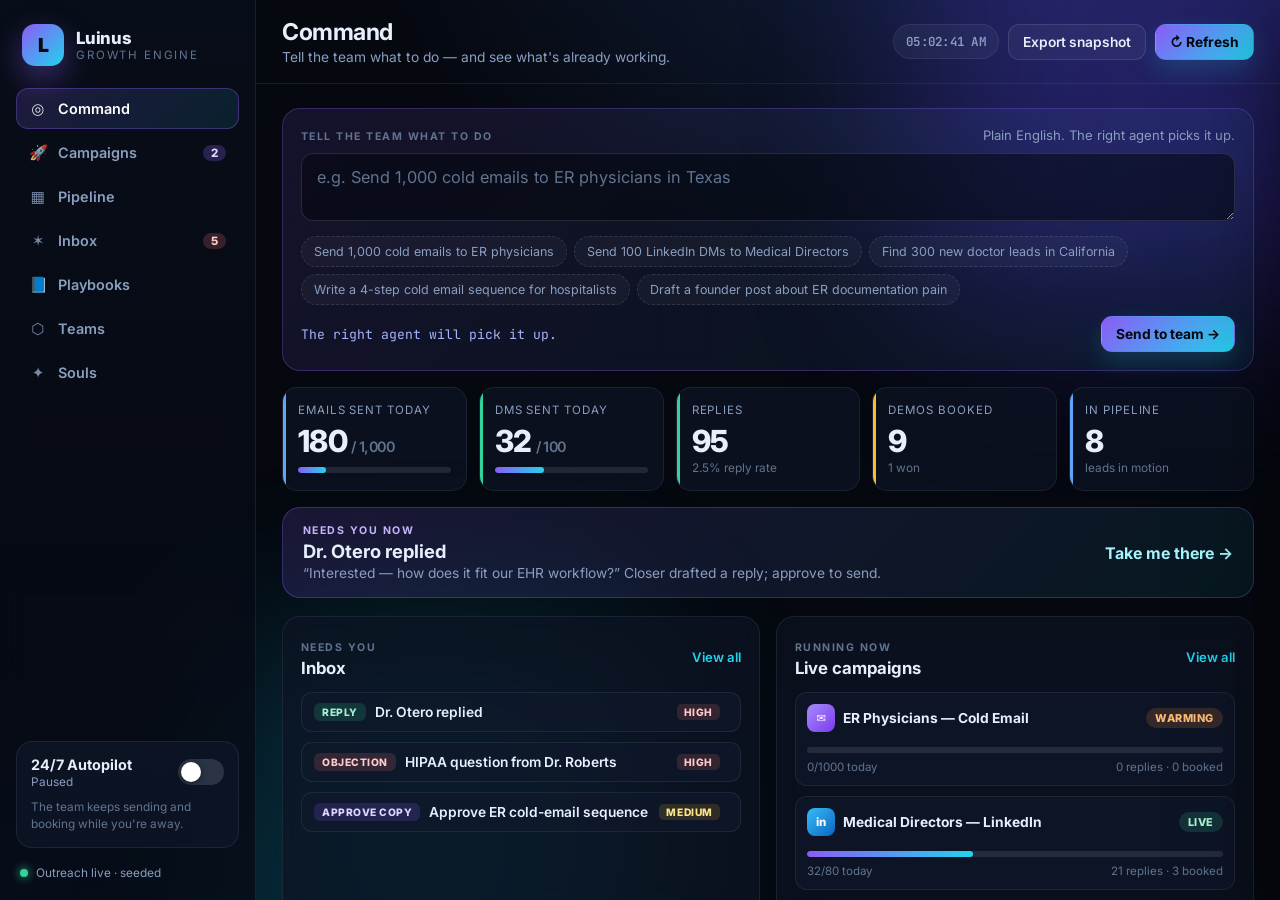
==== commit 2d67b203: "feat: refocus into an automated outreach engine with switchable teams Pivot the dashboard to a focus" ====
--- a/index.html
+++ b/index.html
@@ -4,7 +4,7 @@
     <meta charset="UTF-8" />
     <meta name="viewport" content="width=device-width, initial-scale=1.0" />
     <meta name="theme-color" content="#05080f" />
-    <title>Luinus · Company Control Center</title>
+    <title>Luinus · Growth Engine</title>
     <link rel="preconnect" href="https://fonts.googleapis.com">
     <link rel="preconnect" href="https://fonts.gstatic.com" crossorigin>
     <link href="https://fonts.googleapis.com/css2?family=Inter:wght@400;500;600;700;800;900&family=JetBrains+Mono:wght@400;600&display=swap" rel="stylesheet">
@@ -16,24 +16,23 @@
     <div class="bg-grid"></div>
 
     <div class="app">
-      <!-- ===== Sidebar ===== -->
       <aside class="sidebar">
         <div class="brand">
           <div class="brand-mark">L</div>
           <div class="brand-text">
             <div class="brand-name">Luinus</div>
-            <div class="brand-sub">Control Center</div>
+            <div class="brand-sub">Growth Engine</div>
           </div>
         </div>
 
         <nav class="nav" id="nav">
-          <button class="nav-item" data-view="mission"><span class="nav-ico">◎</span> Mission Control</button>
-          <button class="nav-item" data-view="kanban"><span class="nav-ico">▦</span> Kanban Board</button>
-          <button class="nav-item" data-view="agents"><span class="nav-ico">⬡</span> Agents</button>
-          <button class="nav-item" data-view="queue"><span class="nav-ico">≡</span> Execution Queue</button>
-          <button class="nav-item" data-view="decisions"><span class="nav-ico">✶</span> Decisions <span class="nav-count" id="navDecisions"></span></button>
-          <button class="nav-item" data-view="alerts"><span class="nav-ico">⚠</span> Alerts <span class="nav-count danger" id="navAlerts"></span></button>
-          <button class="nav-item" data-view="souls"><span class="nav-ico">✦</span> Agent Souls</button>
+          <button class="nav-item" data-view="command"><span class="nav-ico">◎</span> Command</button>
+          <button class="nav-item" data-view="campaigns"><span class="nav-ico">🚀</span> Campaigns <span class="nav-count" id="navCampaigns"></span></button>
+          <button class="nav-item" data-view="pipeline"><span class="nav-ico">▦</span> Pipeline</button>
+          <button class="nav-item" data-view="inbox"><span class="nav-ico">✶</span> Inbox <span class="nav-count danger" id="navInbox"></span></button>
+          <button class="nav-item" data-view="playbooks"><span class="nav-ico">📘</span> Playbooks</button>
+          <button class="nav-item" data-view="team"><span class="nav-ico">⬡</span> Teams</button>
+          <button class="nav-item" data-view="souls"><span class="nav-ico">✦</span> Souls</button>
         </nav>
 
         <div class="autopilot">
@@ -44,49 +43,45 @@
             </div>
             <button class="toggle" id="autopilotToggle" role="switch" aria-checked="false"><span></span></button>
           </div>
-          <p class="autopilot-note">Agents advance the company loop on their own while you're away.</p>
+          <p class="autopilot-note">The team keeps sending and booking while you're away.</p>
         </div>
 
         <div class="sidebar-foot">
           <div class="status-dot live"></div>
-          <span id="sidebarStatus">Company live · seeded state</span>
+          <span id="sidebarStatus">Outreach live · seeded</span>
         </div>
       </aside>
 
-      <!-- ===== Main ===== -->
       <main class="main">
         <header class="topbar">
           <div class="topbar-left">
-            <h1 id="viewTitle">Mission Control</h1>
-            <p id="viewSubtitle" class="topbar-sub">What the company is doing right now — and what needs your call.</p>
+            <h1 id="viewTitle">Command</h1>
+            <p id="viewSubtitle" class="topbar-sub">Tell the team what to do — and see what's already working.</p>
           </div>
           <div class="topbar-actions">
-            <span class="pill pill-live" id="cadencePill">Loop · 30m</span>
             <span class="pill" id="clockPill">—</span>
             <button class="btn btn-ghost" id="exportBtn">Export snapshot</button>
-            <button class="btn btn-primary" id="refreshBtn">↻ Refresh cycle</button>
+            <button class="btn btn-primary" id="refreshBtn">↻ Refresh</button>
           </div>
         </header>
 
         <div class="view-scroll">
-          <section class="view" id="view-mission"></section>
-          <section class="view" id="view-kanban"></section>
-          <section class="view" id="view-agents"></section>
-          <section class="view" id="view-queue"></section>
-          <section class="view" id="view-decisions"></section>
-          <section class="view" id="view-alerts"></section>
+          <section class="view" id="view-command"></section>
+          <section class="view" id="view-campaigns"></section>
+          <section class="view" id="view-pipeline"></section>
+          <section class="view" id="view-inbox"></section>
+          <section class="view" id="view-playbooks"></section>
+          <section class="view" id="view-team"></section>
           <section class="view" id="view-souls"></section>
         </div>
       </main>
     </div>
 
-    <!-- ===== Drill-down drawer ===== -->
     <div class="drawer-backdrop" id="drawerBackdrop"></div>
     <aside class="drawer" id="drawer" aria-hidden="true">
       <div class="drawer-inner" id="drawerInner"></div>
     </aside>
 
-    <!-- ===== Toast ===== -->
     <div class="toast" id="toast"></div>
 
     <script src="./data.js"></script>
--- a/styles.css
+++ b/styles.css
@@ -416,3 +416,135 @@
   .topbar { padding: 14px 16px; }
   .view-scroll { padding: 16px; }
 }
+
+/* ===== Growth Engine additions ===== */
+.metrics-row.five { grid-template-columns: repeat(5, 1fr); }
+.tile-goal { font-size: 0.9rem; color: var(--muted-2); font-weight: 600; margin-left: 4px; }
+.goal-bar { height: 6px; border-radius: 999px; background: rgba(148,163,184,0.16); overflow: hidden; margin-top: 8px; }
+.goal-bar.big { height: 9px; margin: 10px 0; }
+.goal-bar span { display: block; height: 100%; border-radius: inherit; background: linear-gradient(90deg, #8b5cf6, #22d3ee); transition: width 0.5s ease; }
+
+/* Composer */
+.composer { background: linear-gradient(135deg, rgba(139,92,246,0.12), rgba(34,211,238,0.06)); border: 1px solid rgba(139,92,246,0.3); border-radius: var(--radius); padding: 18px; margin-bottom: 16px; }
+.composer-head { display: flex; align-items: baseline; justify-content: space-between; gap: 12px; margin-bottom: 10px; }
+.composer-input { width: 100%; background: rgba(5,8,15,0.55); border: 1px solid var(--line-2); border-radius: 12px; color: var(--text); font: inherit; font-size: 1.02rem; padding: 13px 15px; resize: vertical; outline: none; }
+.composer-input:focus { border-color: rgba(139,92,246,0.6); }
+.composer-input::placeholder { color: var(--muted-2); }
+.composer-chips { display: flex; flex-wrap: wrap; gap: 7px; margin: 11px 0; }
+.qchip { font-size: 0.78rem; padding: 7px 12px; border-radius: 999px; border: 1px dashed var(--line-2); background: rgba(148,163,184,0.06); color: var(--muted); }
+.qchip:hover { color: var(--text); border-color: rgba(139,92,246,0.5); border-style: solid; }
+.composer-foot { display: flex; align-items: center; justify-content: space-between; gap: 12px; }
+.composer-foot .subtle { font-family: "JetBrains Mono", monospace; color: #a5b4fc; }
+
+/* Channel badges */
+.ch-badge { display: inline-grid; place-items: center; width: 28px; height: 28px; border-radius: 8px; font-size: 0.72rem; font-weight: 800; flex: none; color: #06080f; }
+.ch-badge.sm { width: 20px; height: 20px; border-radius: 6px; font-size: 0.6rem; }
+.ch-badge.lg { width: 40px; height: 40px; border-radius: 11px; font-size: 0.9rem; }
+.ch-badge.email { background: linear-gradient(135deg, #a78bfa, #7c3aed); color: #fff; }
+.ch-badge.linkedin { background: linear-gradient(135deg, #38bdf8, #0a66c2); color: #fff; }
+.ch-badge.content, .ch-badge.pipeline { background: linear-gradient(135deg, #34d399, #0f766e); color: #fff; }
+
+/* Status chips */
+.status-chip { font-size: 0.68rem; font-weight: 800; text-transform: uppercase; letter-spacing: 0.05em; padding: 3px 9px; border-radius: 999px; }
+.status-chip.st-live { color: #a7f3d0; background: rgba(52,211,153,0.16); }
+.status-chip.st-warming { color: #fdba74; background: rgba(251,146,60,0.16); }
+.status-chip.st-draft { color: #cbd5e1; background: rgba(148,163,184,0.16); }
+.status-chip.st-paused { color: #fde68a; background: rgba(251,191,36,0.14); }
+
+/* Campaign cards */
+.campaign-grid { display: grid; grid-template-columns: repeat(auto-fill, minmax(330px, 1fr)); gap: 14px; }
+.campaign { background: var(--panel); border: 1px solid var(--line); border-radius: var(--radius); padding: 16px; display: grid; gap: 11px; }
+.campaign-top { display: flex; align-items: flex-start; justify-content: space-between; gap: 10px; }
+.campaign-id { display: flex; gap: 11px; align-items: center; background: none; border: none; text-align: left; padding: 0; }
+.campaign-name { font-weight: 800; font-size: 1rem; display: block; }
+.campaign-icp { color: var(--muted); font-size: 0.8rem; }
+.warming-note { font-size: 0.78rem; color: #fdba74; background: rgba(251,146,60,0.1); border: 1px solid rgba(251,146,60,0.22); padding: 7px 10px; border-radius: 10px; }
+.goal-row { display: flex; justify-content: space-between; font-size: 0.8rem; color: var(--muted); }
+.campaign-stats { display: grid; grid-template-columns: repeat(4, 1fr); gap: 8px; }
+.campaign-stats.wide { margin: 6px 0; }
+.campaign-stats div { background: rgba(148,163,184,0.06); border: 1px solid var(--line); border-radius: 10px; padding: 9px 6px; text-align: center; }
+.campaign-stats b { font-size: 1.05rem; font-weight: 800; display: block; }
+.campaign-stats span { font-size: 0.66rem; color: var(--muted-2); text-transform: uppercase; letter-spacing: 0.05em; }
+.infra-note { font-size: 0.74rem; color: var(--muted); font-family: "JetBrains Mono", monospace; }
+.campaign-actions { display: flex; gap: 7px; flex-wrap: wrap; }
+
+/* Campaign mini (command view) */
+.cmini { display: grid; gap: 7px; width: 100%; text-align: left; background: var(--panel-2); border: 1px solid var(--line); border-radius: 12px; padding: 11px; }
+.cmini:hover { border-color: var(--line-2); }
+.cmini-top { display: flex; align-items: center; gap: 8px; }
+.cmini-top strong { font-size: 0.86rem; flex: 1; }
+.cmini-meta { display: flex; justify-content: space-between; font-size: 0.72rem; color: var(--muted-2); }
+
+/* Inbox */
+.inbox-row { display: flex; align-items: center; gap: 9px; width: 100%; text-align: left; background: var(--panel-2); border: 1px solid var(--line); border-radius: 11px; padding: 10px 12px; }
+.inbox-row:hover { border-color: var(--line-2); }
+.inbox-row-title { flex: 1; font-size: 0.86rem; font-weight: 600; }
+.itype { font-size: 0.64rem; font-weight: 800; text-transform: uppercase; letter-spacing: 0.05em; padding: 3px 8px; border-radius: 6px; white-space: nowrap; }
+.it-reply { color: #a7f3d0; background: rgba(52,211,153,0.16); }
+.it-objection { color: #fecaca; background: rgba(248,113,113,0.16); }
+.it-approve-copy { color: #ddd6fe; background: rgba(139,92,246,0.18); }
+.it-approve-leads { color: #bfdbfe; background: rgba(96,165,250,0.16); }
+.it-book { color: #fde68a; background: rgba(251,191,36,0.16); }
+.inbox-card { background: var(--panel); border: 1px solid var(--line); border-left: 3px solid var(--muted-2); border-radius: 14px; padding: 15px; }
+.inbox-card.urgency-high { border-left-color: var(--bad); }
+.inbox-card.urgency-medium { border-left-color: var(--warn); }
+.inbox-card-head { display: flex; align-items: center; gap: 10px; margin-bottom: 7px; flex-wrap: wrap; }
+.inbox-card-head strong { font-size: 0.98rem; flex: 1; }
+.inbox-card p { margin: 0 0 12px; color: var(--muted); font-size: 0.88rem; line-height: 1.5; }
+
+/* Pipeline stage colors */
+.kanban.six { grid-template-columns: repeat(6, 1fr); }
+.pst-sourced { background: var(--muted-2); }
+.pst-contacted { background: var(--accent); }
+.pst-replied { background: var(--info); }
+.pst-booked { background: var(--warn); }
+.pst-won { background: var(--good); }
+.pst-passed { background: #64748b; }
+.stage-chip.pst-sourced { background: rgba(148,163,184,0.16); color: #cbd5e1; }
+.stage-chip.pst-contacted { background: rgba(139,92,246,0.16); color: #ddd6fe; }
+.stage-chip.pst-replied { background: rgba(96,165,250,0.16); color: #bfdbfe; }
+.stage-chip.pst-booked { background: rgba(251,191,36,0.16); color: #fde68a; }
+.stage-chip.pst-won { background: rgba(52,211,153,0.16); color: #a7f3d0; }
+.stage-chip.pst-passed { background: rgba(100,116,139,0.18); color: #cbd5e1; }
+.kcard.lead { cursor: grab; }
+.lead-title { font-size: 0.78rem; color: var(--text); }
+.lead-org { font-size: 0.72rem; color: var(--muted-2); }
+
+/* Playbooks */
+.play-steps { margin: 8px 0 0; padding-left: 20px; display: grid; gap: 5px; }
+.play-steps li { font-size: 0.84rem; color: var(--muted); line-height: 1.45; }
+.playbook .soul-head { align-items: center; }
+
+/* Sequence (drawer) */
+.seq { display: grid; gap: 6px; }
+.seq-step { display: flex; align-items: center; gap: 9px; font-size: 0.82rem; background: var(--panel-2); border: 1px solid var(--line); border-radius: 9px; padding: 7px 10px; }
+.seq-day { font-family: "JetBrains Mono", monospace; font-size: 0.72rem; color: var(--muted-2); white-space: nowrap; }
+.seq-type { font-size: 0.64rem; font-weight: 800; text-transform: uppercase; padding: 2px 7px; border-radius: 5px; background: rgba(148,163,184,0.14); color: #cbd5e1; }
+.seq-type.t-email { background: rgba(139,92,246,0.16); color: #ddd6fe; }
+.seq-type.t-dm, .seq-type.t-connect, .seq-type.t-engage { background: rgba(56,189,248,0.16); color: #bae6fd; }
+
+/* Team switcher */
+.team-tabs { display: flex; gap: 8px; flex-wrap: wrap; margin-bottom: 16px; border-bottom: 1px solid var(--line); padding-bottom: 14px; }
+.team-tab { display: inline-flex; align-items: center; gap: 8px; padding: 9px 15px; border-radius: 11px; border: 1px solid var(--line-2); background: rgba(148,163,184,0.06); color: var(--muted); font-weight: 700; font-size: 0.88rem; }
+.team-tab:hover { color: var(--text); border-color: rgba(139,92,246,0.4); }
+.team-tab.on { background: linear-gradient(135deg, rgba(139,92,246,0.25), rgba(34,211,238,0.14)); color: #fff; border-color: rgba(139,92,246,0.5); }
+.team-tab-count { font-size: 0.72rem; font-weight: 800; background: rgba(255,255,255,0.12); padding: 1px 7px; border-radius: 999px; }
+.team-header { display: flex; align-items: flex-end; justify-content: space-between; gap: 16px; margin-bottom: 16px; flex-wrap: wrap; }
+.team-header h2 { font-size: 1.5rem; margin: 4px 0 4px; letter-spacing: -0.02em; }
+.team-header p { margin: 0; color: var(--muted); font-size: 0.9rem; max-width: 60ch; }
+.team-header-stats { display: flex; gap: 10px; }
+.mini-stat { text-align: center; background: var(--panel); border: 1px solid var(--line); border-radius: 12px; padding: 10px 16px; min-width: 68px; }
+.mini-stat b { font-size: 1.4rem; font-weight: 800; display: block; }
+.mini-stat b.tone-good { color: var(--good); }
+.mini-stat b.tone-bad { color: var(--bad); }
+.mini-stat span { font-size: 0.68rem; color: var(--muted-2); text-transform: uppercase; letter-spacing: 0.06em; }
+
+@media (max-width: 1180px) {
+  .metrics-row.five { grid-template-columns: repeat(3, 1fr); }
+  .kanban.six { grid-template-columns: repeat(3, 1fr); }
+}
+@media (max-width: 720px) {
+  .metrics-row.five { grid-template-columns: repeat(2, 1fr); }
+  .kanban.six { grid-template-columns: 1fr; }
+  .campaign-stats { grid-template-columns: repeat(2, 1fr); }
+}
